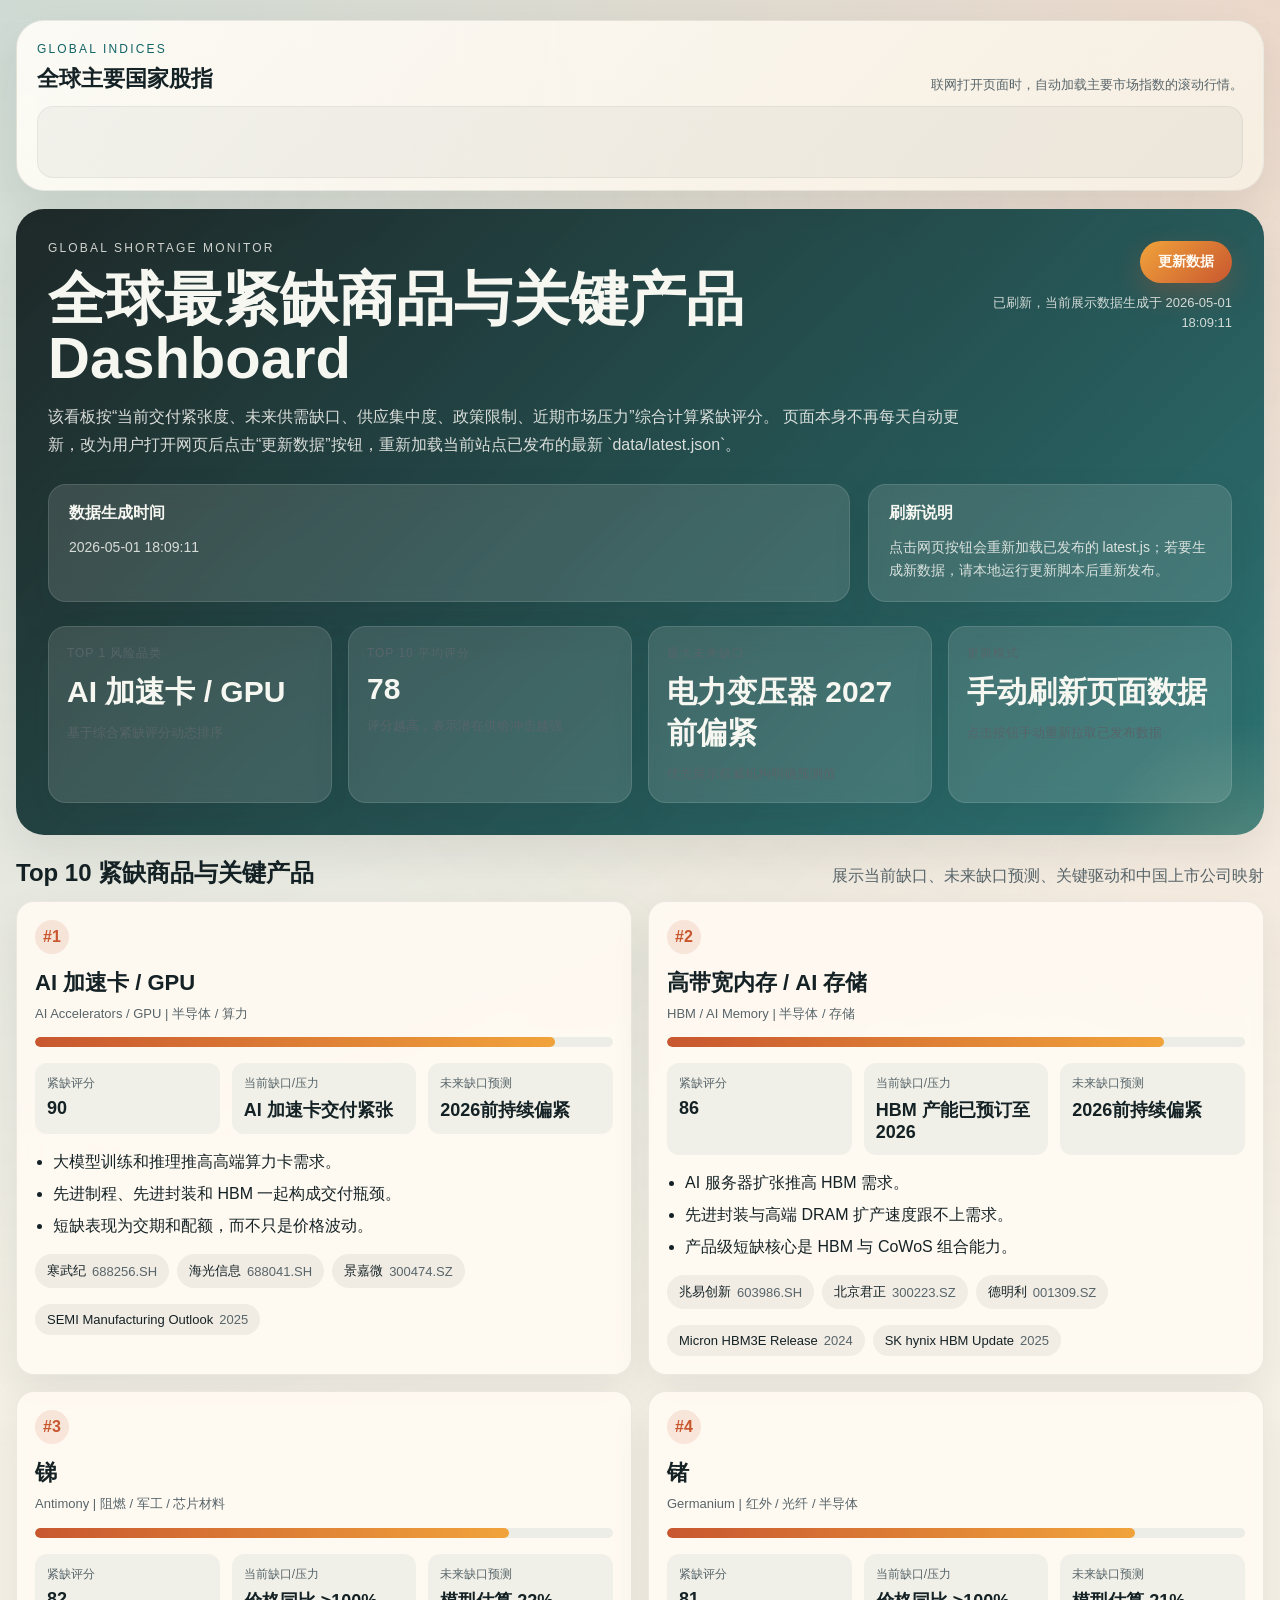
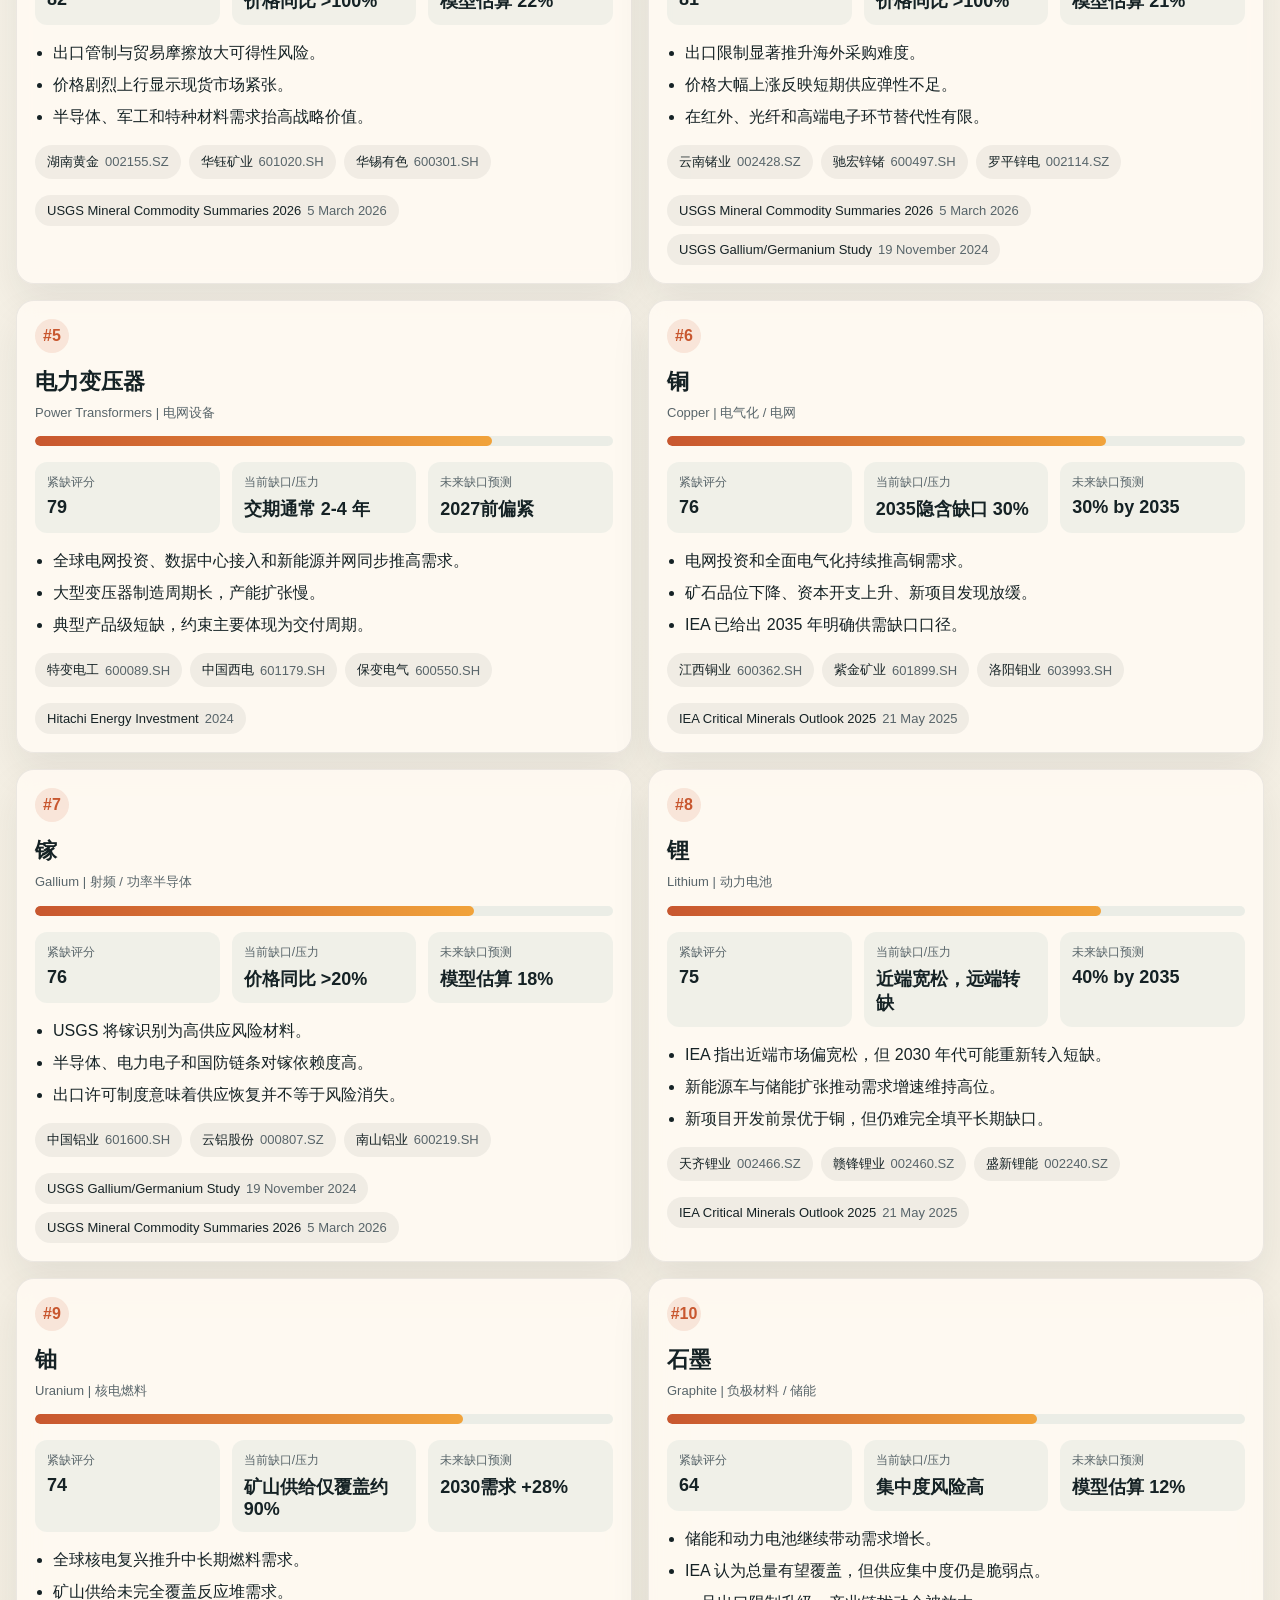
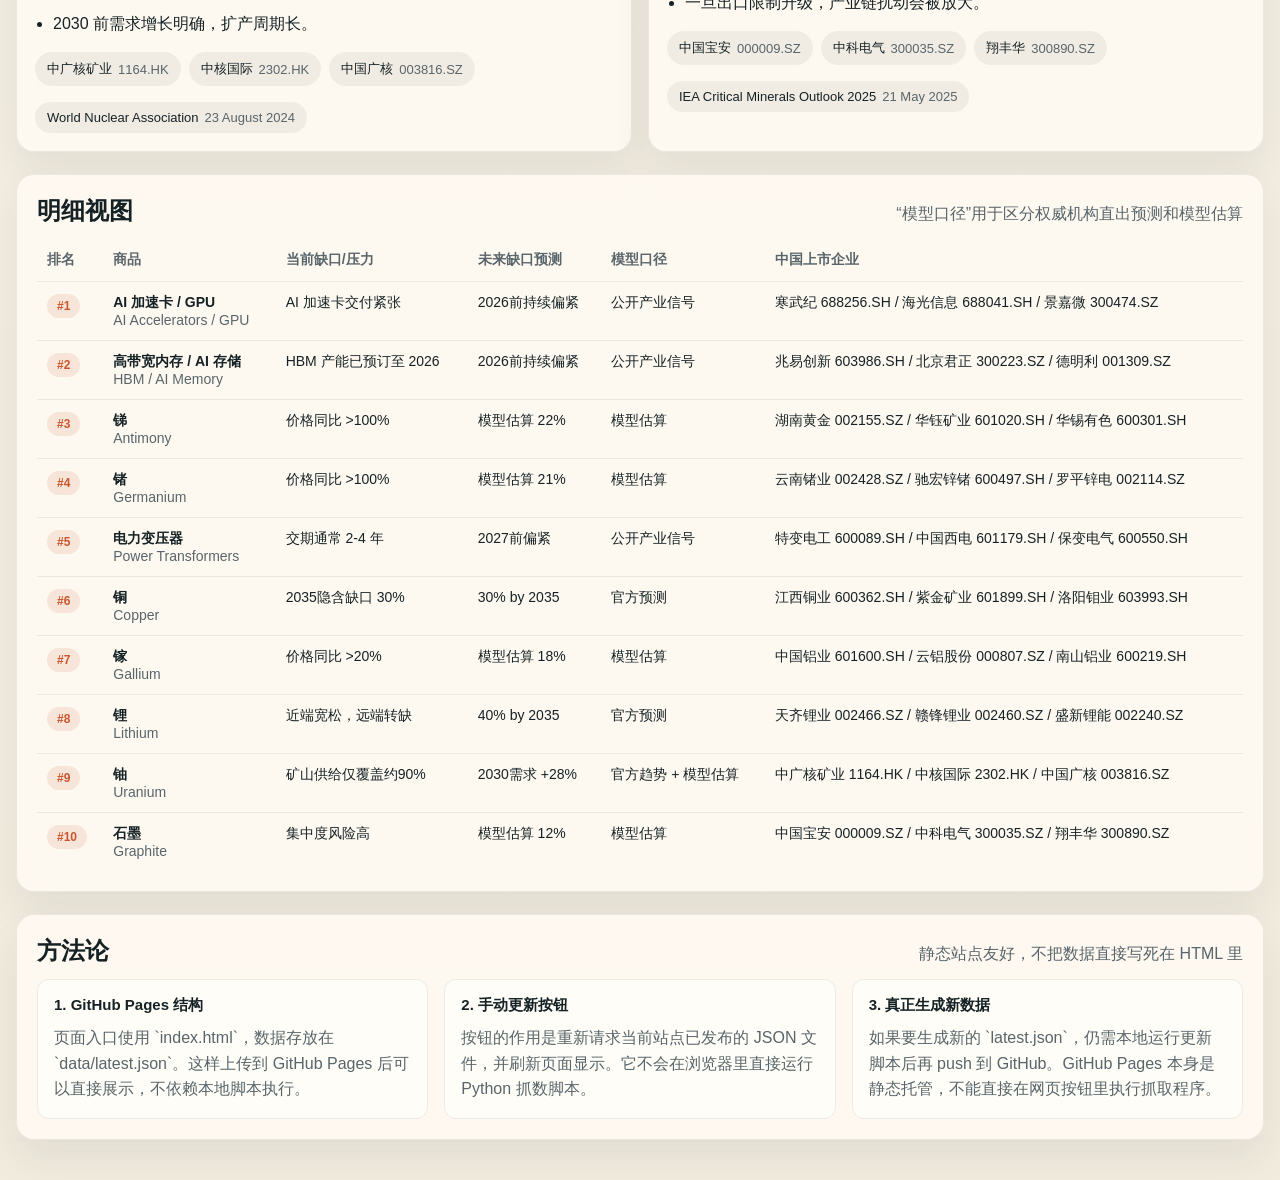
==== index.html @ 10e23637 "Add files via upload" ====
<!DOCTYPE html>
<html lang="zh-CN">
  <head>
    <meta charset="UTF-8">
    <meta name="viewport" content="width=device-width, initial-scale=1.0">
    <title>全球紧缺商品与关键产品 Dashboard</title>
    <link rel="stylesheet" href="assets/styles.css">
  </head>
  <body>
    <div class="shell">
      <section class="ticker-strip">
        <div class="ticker-header">
          <div>
            <span class="ticker-label">Global Indices</span>
            <h2>全球主要国家股指</h2>
          </div>
          <p>联网打开页面时，自动加载主要市场指数的滚动行情。</p>
        </div>
        <div class="ticker-widget-shell">
          <div class="tradingview-widget-container">
            <div class="tradingview-widget-container__widget"></div>
            <script type="text/javascript" src="https://s3.tradingview.com/external-embedding/embed-widget-ticker-tape.js" async>
              {
                "symbols": [
                  { "proName": "SP:SPX", "title": "美国 S&P 500" },
                  { "proName": "DJ:DJI", "title": "美国 Dow Jones" },
                  { "proName": "NASDAQ:IXIC", "title": "美国 Nasdaq" },
                  { "proName": "TSX:TSX", "title": "加拿大 TSX" },
                  { "proName": "TVC:UKX", "title": "英国 FTSE 100" },
                  { "proName": "XETR:DAX", "title": "德国 DAX" },
                  { "proName": "TVC:CAC40", "title": "法国 CAC 40" },
                  { "proName": "OSE:NK2251!", "title": "日本 Nikkei 225" },
                  { "proName": "TVC:HSI", "title": "中国香港恒生" },
                  { "proName": "SSE:000001", "title": "中国上证综指" },
                  { "proName": "SZSE:399001", "title": "中国深证成指" },
                  { "proName": "INDEX:KSI", "title": "韩国 KOSPI" },
                  { "proName": "BSE:SENSEX", "title": "印度 Sensex" },
                  { "proName": "ASX:XJO", "title": "澳大利亚 ASX 200" }
                ],
                "showSymbolLogo": false,
                "isTransparent": true,
                "displayMode": "adaptive",
                "colorTheme": "light",
                "locale": "zh_CN"
              }
            </script>
          </div>
        </div>
      </section>

      <section class="hero">
        <div class="hero-topbar">
          <div>
            <div class="eyebrow">Global Shortage Monitor</div>
            <h1>全球最紧缺商品与关键产品 Dashboard</h1>
          </div>
          <div class="hero-actions">
            <button id="refresh-button" class="refresh-button" type="button">更新数据</button>
            <div id="refresh-status" class="refresh-status">等待加载数据</div>
          </div>
        </div>
        <p>
          该看板按“当前交付紧张度、未来供需缺口、供应集中度、政策限制、近期市场压力”综合计算紧缺评分。
          页面本身不再每天自动更新，改为用户打开网页后点击“更新数据”按钮，重新加载当前站点已发布的最新 `data/latest.json`。
        </p>

        <div class="hero-grid">
          <div class="hero-panel">
            <h3>数据生成时间</h3>
            <p id="run-date">加载中...</p>
          </div>
          <div class="hero-panel">
            <h3>刷新说明</h3>
            <p id="source-note">加载中...</p>
          </div>
        </div>

        <div class="stats">
          <div class="stat hero-panel">
            <span class="label">Top 1 风险品类</span>
            <span class="value" id="top-risk">--</span>
            <span class="sub">基于综合紧缺评分动态排序</span>
          </div>
          <div class="stat hero-panel">
            <span class="label">Top 10 平均评分</span>
            <span class="value" id="avg-score">--</span>
            <span class="sub">评分越高，表示潜在供给冲击越强</span>
          </div>
          <div class="stat hero-panel">
            <span class="label">最大未来缺口</span>
            <span class="value" id="future-gap">--</span>
            <span class="sub">优先展示权威机构明确预测值</span>
          </div>
          <div class="stat hero-panel">
            <span class="label">更新模式</span>
            <span class="value" id="update-mode">--</span>
            <span class="sub">点击按钮手动重新拉取已发布数据</span>
          </div>
        </div>
      </section>

      <section class="section">
        <div class="section-header">
          <h2>Top 10 紧缺商品与关键产品</h2>
          <p>展示当前缺口、未来缺口预测、关键驱动和中国上市公司映射</p>
        </div>
        <div id="ranking-grid" class="ranking-grid"></div>
      </section>

      <section class="section">
        <div class="table-card">
          <div class="section-header">
            <h2>明细视图</h2>
            <p>“模型口径”用于区分权威机构直出预测和模型估算</p>
          </div>
          <table>
            <thead>
              <tr>
                <th>排名</th>
                <th>商品</th>
                <th>当前缺口/压力</th>
                <th>未来缺口预测</th>
                <th>模型口径</th>
                <th>中国上市企业</th>
              </tr>
            </thead>
            <tbody id="detail-table-body"></tbody>
          </table>
        </div>
      </section>

      <section class="section">
        <div class="method-card">
          <div class="section-header">
            <h2>方法论</h2>
            <p>静态站点友好，不把数据直接写死在 HTML 里</p>
          </div>
          <div class="method-grid">
            <div class="method-block">
              <h4>1. GitHub Pages 结构</h4>
              <p>页面入口使用 `index.html`，数据存放在 `data/latest.json`。这样上传到 GitHub Pages 后可以直接展示，不依赖本地脚本执行。</p>
            </div>
            <div class="method-block">
              <h4>2. 手动更新按钮</h4>
              <p>按钮的作用是重新请求当前站点已发布的 JSON 文件，并刷新页面显示。它不会在浏览器里直接运行 Python 抓数脚本。</p>
            </div>
            <div class="method-block">
              <h4>3. 真正生成新数据</h4>
              <p>如果要生成新的 `latest.json`，仍需本地运行更新脚本后再 push 到 GitHub。GitHub Pages 本身是静态托管，不能直接在网页按钮里执行抓取程序。</p>
            </div>
          </div>
        </div>
      </section>
    </div>

    <script src="assets/app.js"></script>
  </body>
</html>
---- assets/styles.css ----
:root {
  --bg: #f5efe3;
  --surface: rgba(255, 250, 242, 0.9);
  --surface-strong: #fffdf7;
  --surface-dark: #162020;
  --text: #152225;
  --muted: #58656a;
  --accent: #c8572f;
  --accent-soft: rgba(200, 87, 47, 0.12);
  --accent-alt: #116466;
  --border: rgba(21, 34, 37, 0.08);
  --shadow: 0 18px 40px rgba(21, 34, 37, 0.08);
  --radius-lg: 28px;
  --radius-md: 18px;
  --radius-sm: 12px;
}

* {
  box-sizing: border-box;
}

html,
body {
  margin: 0;
  padding: 0;
  font-family: "Segoe UI", "PingFang SC", "Noto Sans SC", sans-serif;
  color: var(--text);
  background:
    radial-gradient(circle at top left, rgba(17, 100, 102, 0.18), transparent 32%),
    radial-gradient(circle at top right, rgba(200, 87, 47, 0.16), transparent 28%),
    linear-gradient(180deg, #f8f4eb 0%, #f2ecdf 100%);
}

body {
  min-height: 100vh;
}

.shell {
  width: min(1440px, calc(100vw - 32px));
  margin: 20px auto 40px;
}

.ticker-strip {
  margin-bottom: 18px;
  padding: 18px 20px 12px;
  border-radius: var(--radius-lg);
  background: linear-gradient(135deg, rgba(255, 253, 247, 0.92), rgba(247, 240, 227, 0.92));
  border: 1px solid var(--border);
  box-shadow: var(--shadow);
}

.ticker-header {
  display: flex;
  align-items: end;
  justify-content: space-between;
  gap: 20px;
  margin-bottom: 12px;
}

.ticker-label {
  display: inline-block;
  font-size: 12px;
  letter-spacing: 0.18em;
  text-transform: uppercase;
  color: var(--accent-alt);
  margin-bottom: 8px;
}

.ticker-header h2 {
  margin: 0;
  font-size: 22px;
}

.ticker-header p {
  margin: 0;
  max-width: 420px;
  color: var(--muted);
  line-height: 1.5;
  font-size: 13px;
}

.ticker-widget-shell {
  border-radius: 16px;
  overflow: hidden;
  background: rgba(21, 34, 37, 0.04);
  border: 1px solid rgba(21, 34, 37, 0.06);
  min-height: 72px;
}

.tradingview-widget-container {
  width: 100%;
}

.hero {
  padding: 32px;
  border-radius: var(--radius-lg);
  background:
    linear-gradient(135deg, rgba(22, 32, 32, 0.96), rgba(17, 100, 102, 0.88)),
    linear-gradient(135deg, rgba(255, 255, 255, 0.08), rgba(255, 255, 255, 0));
  color: #f7f7f2;
  box-shadow: var(--shadow);
  position: relative;
  overflow: hidden;
}

.hero::after {
  content: "";
  position: absolute;
  inset: auto -12% -35% auto;
  width: 340px;
  height: 340px;
  background: radial-gradient(circle, rgba(255, 222, 164, 0.22), transparent 68%);
  pointer-events: none;
}

.eyebrow {
  letter-spacing: 0.18em;
  text-transform: uppercase;
  font-size: 12px;
  opacity: 0.82;
  margin-bottom: 14px;
}

.hero h1 {
  margin: 0;
  font-size: clamp(34px, 5vw, 58px);
  line-height: 1.02;
  max-width: 920px;
}

.hero p {
  max-width: 920px;
  margin: 16px 0 0;
  color: rgba(247, 247, 242, 0.86);
  line-height: 1.7;
}

.hero-grid {
  display: grid;
  grid-template-columns: 2.2fr 1fr;
  gap: 18px;
  margin-top: 26px;
}

.hero-panel,
.card,
.table-card,
.method-card,
.footer-note {
  background: var(--surface);
  border: 1px solid var(--border);
  border-radius: var(--radius-md);
  box-shadow: var(--shadow);
  backdrop-filter: blur(10px);
}

.hero-panel {
  padding: 18px 20px;
  background: rgba(255, 250, 242, 0.12);
  border-color: rgba(255, 255, 255, 0.12);
}

.hero-panel h3,
.card h3,
.table-card h3,
.method-card h3 {
  margin: 0 0 12px;
  font-size: 16px;
}

.hero-panel p {
  margin: 0;
  font-size: 14px;
  color: rgba(247, 247, 242, 0.84);
}

.stats {
  display: grid;
  grid-template-columns: repeat(4, minmax(0, 1fr));
  gap: 16px;
  margin-top: 24px;
}

.stat {
  padding: 18px;
}

.stat .label {
  display: block;
  font-size: 12px;
  letter-spacing: 0.08em;
  text-transform: uppercase;
  color: var(--muted);
}

.stat .value {
  display: block;
  font-size: 30px;
  font-weight: 700;
  margin-top: 10px;
}

.stat .sub {
  display: block;
  margin-top: 10px;
  color: var(--muted);
  line-height: 1.5;
  font-size: 13px;
}

.section {
  margin-top: 22px;
}

.section-header {
  display: flex;
  align-items: baseline;
  justify-content: space-between;
  gap: 20px;
  margin-bottom: 12px;
}

.section-header h2 {
  margin: 0;
  font-size: 24px;
}

.section-header p {
  margin: 0;
  color: var(--muted);
}

.ranking-grid {
  display: grid;
  grid-template-columns: repeat(2, minmax(0, 1fr));
  gap: 16px;
}

.card {
  padding: 18px;
}

.rank {
  display: inline-flex;
  align-items: center;
  justify-content: center;
  width: 34px;
  height: 34px;
  border-radius: 999px;
  background: var(--accent-soft);
  color: var(--accent);
  font-weight: 700;
}

.commodity-name {
  font-size: 22px;
  font-weight: 700;
  margin: 14px 0 6px;
}

.commodity-meta {
  color: var(--muted);
  font-size: 13px;
  line-height: 1.5;
}

.score-bar {
  margin-top: 14px;
  border-radius: 999px;
  background: rgba(17, 100, 102, 0.08);
  overflow: hidden;
  height: 10px;
}

.score-fill {
  height: 100%;
  border-radius: 999px;
  background: linear-gradient(90deg, var(--accent) 0%, #f1a33b 100%);
}

.metrics {
  display: grid;
  grid-template-columns: repeat(3, minmax(0, 1fr));
  gap: 12px;
  margin-top: 16px;
}

.metric {
  padding: 12px;
  border-radius: var(--radius-sm);
  background: rgba(17, 100, 102, 0.06);
}

.metric .key {
  display: block;
  font-size: 12px;
  color: var(--muted);
}

.metric .val {
  display: block;
  margin-top: 6px;
  font-size: 18px;
  font-weight: 700;
}

.bullets {
  margin: 16px 0 0;
  padding-left: 18px;
  color: var(--text);
}

.bullets li {
  margin: 8px 0;
  line-height: 1.5;
}

.company-list,
.source-list {
  display: flex;
  flex-wrap: wrap;
  gap: 8px;
  margin-top: 16px;
}

.pill {
  display: inline-flex;
  gap: 6px;
  align-items: center;
  padding: 8px 12px;
  border-radius: 999px;
  background: rgba(21, 34, 37, 0.06);
  color: var(--text);
  text-decoration: none;
  font-size: 13px;
}

.pill span {
  color: var(--muted);
}

.table-card,
.method-card,
.footer-note {
  padding: 20px;
}

table {
  width: 100%;
  border-collapse: collapse;
}

th,
td {
  text-align: left;
  padding: 12px 10px;
  border-bottom: 1px solid rgba(21, 34, 37, 0.08);
  vertical-align: top;
  font-size: 14px;
}

th {
  color: var(--muted);
  font-weight: 600;
}

tbody tr:last-child td {
  border-bottom: none;
}

.chip {
  display: inline-flex;
  align-items: center;
  padding: 5px 10px;
  border-radius: 999px;
  background: rgba(200, 87, 47, 0.12);
  color: var(--accent);
  font-size: 12px;
  font-weight: 600;
}

.muted {
  color: var(--muted);
}

.method-grid {
  display: grid;
  grid-template-columns: repeat(3, minmax(0, 1fr));
  gap: 16px;
}

.method-block {
  padding: 16px;
  background: var(--surface-strong);
  border-radius: var(--radius-sm);
  border: 1px solid var(--border);
}

.method-block h4 {
  margin: 0 0 10px;
  font-size: 15px;
}

.method-block p,
.footer-note p {
  margin: 0;
  color: var(--muted);
  line-height: 1.6;
}

.footer-note {
  margin-top: 20px;
}

@media (max-width: 1100px) {
  .hero-grid,
  .ranking-grid,
  .method-grid {
    grid-template-columns: 1fr;
  }

  .stats,
  .metrics {
    grid-template-columns: repeat(2, minmax(0, 1fr));
  }
}

@media (max-width: 720px) {
  .shell {
    width: min(100vw - 20px, 100%);
    margin: 10px auto 24px;
  }

  .hero,
  .card,
  .table-card,
  .method-card,
  .footer-note,
  .ticker-strip {
    padding: 16px;
  }

  .hero h1 {
    font-size: 34px;
  }

  .stats,
  .metrics {
    grid-template-columns: 1fr;
  }

  .section-header {
    flex-direction: column;
    align-items: flex-start;
  }

  .ticker-header {
    flex-direction: column;
    align-items: flex-start;
  }

  th,
  td {
    padding: 10px 8px;
    font-size: 13px;
  }
}

.hero-topbar {
  display: flex;
  align-items: flex-start;
  justify-content: space-between;
  gap: 20px;
}

.hero-actions {
  display: flex;
  flex-direction: column;
  align-items: flex-end;
  gap: 10px;
  min-width: 220px;
}

.refresh-button {
  appearance: none;
  border: none;
  border-radius: 999px;
  background: linear-gradient(135deg, #f1a33b 0%, #c8572f 100%);
  color: #fffaf2;
  padding: 12px 18px;
  font-size: 14px;
  font-weight: 700;
  cursor: pointer;
  box-shadow: 0 12px 28px rgba(200, 87, 47, 0.28);
}

.refresh-button:disabled {
  opacity: 0.65;
  cursor: wait;
}

.refresh-status {
  text-align: right;
  color: rgba(247, 247, 242, 0.82);
  font-size: 13px;
  line-height: 1.5;
}

@media (max-width: 720px) {
  .hero-topbar,
  .hero-actions {
    flex-direction: column;
    align-items: flex-start;
  }

  .refresh-status {
    text-align: left;
  }
}
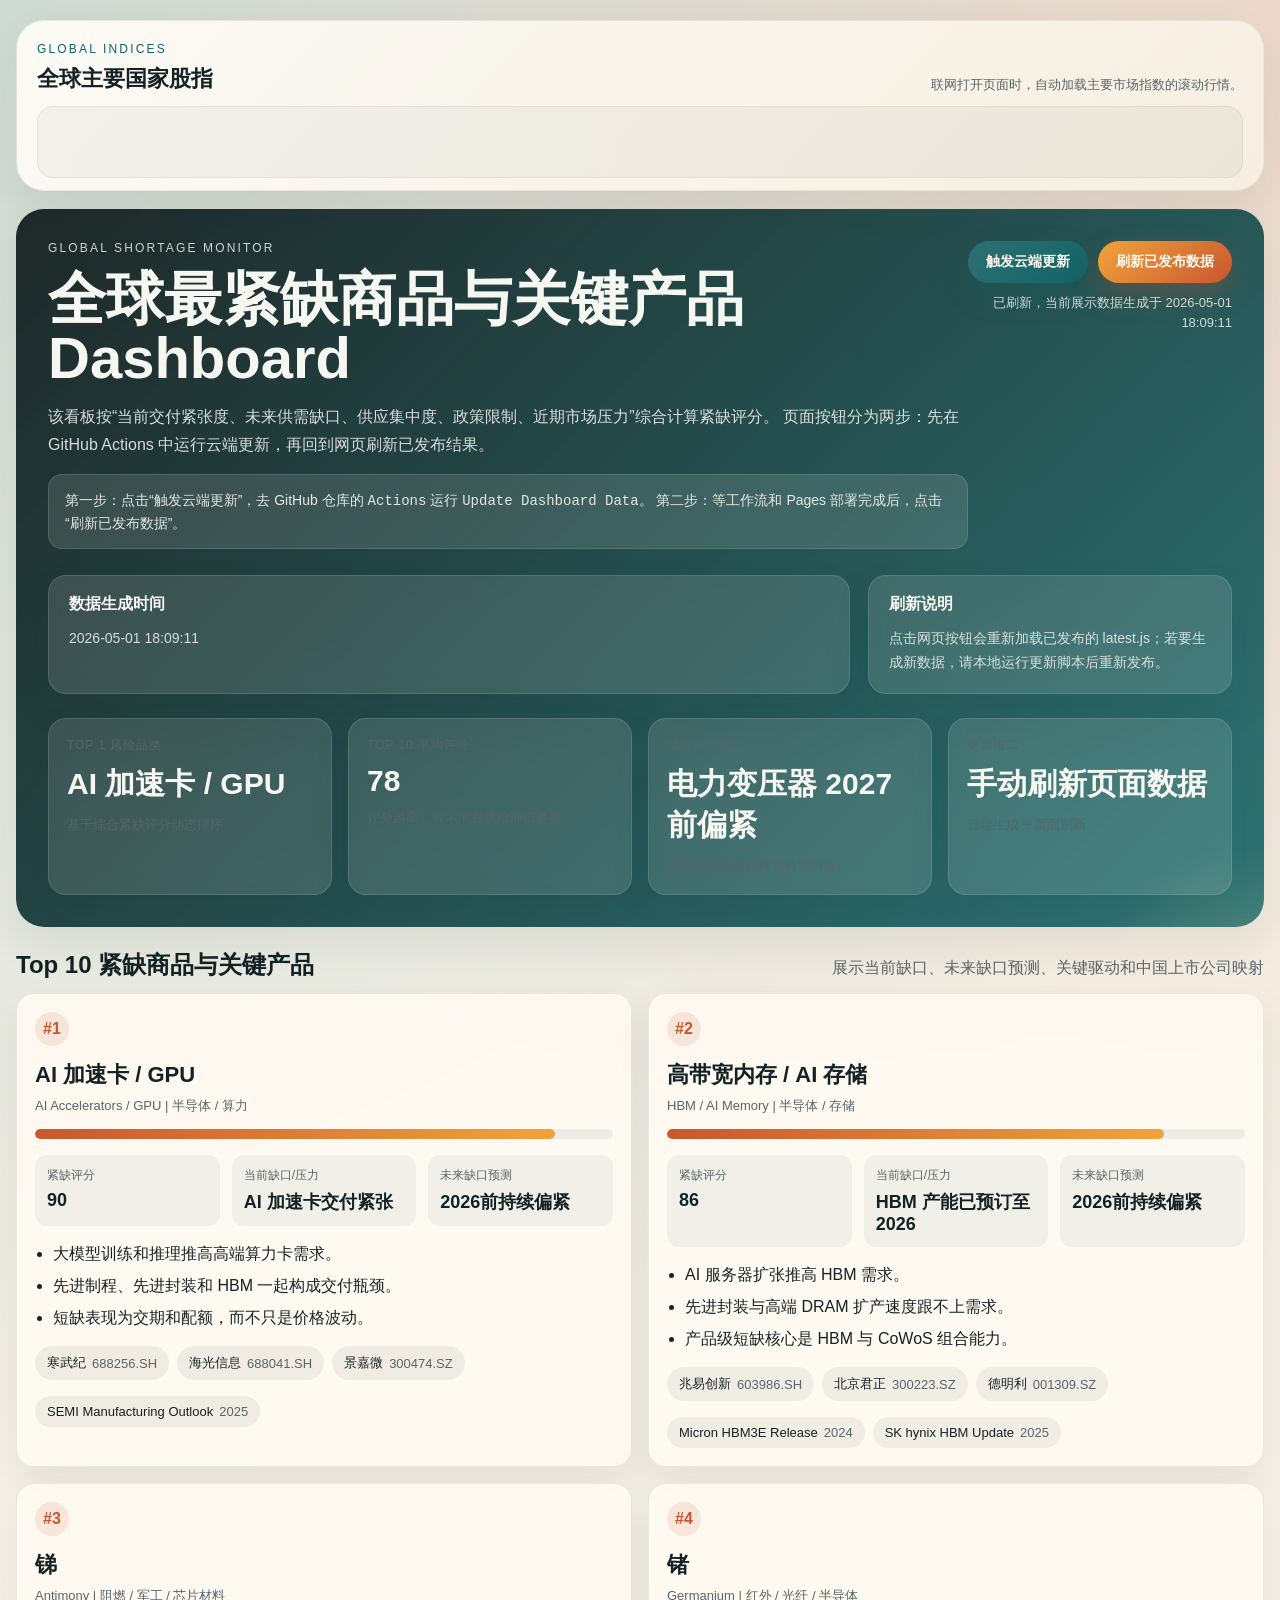
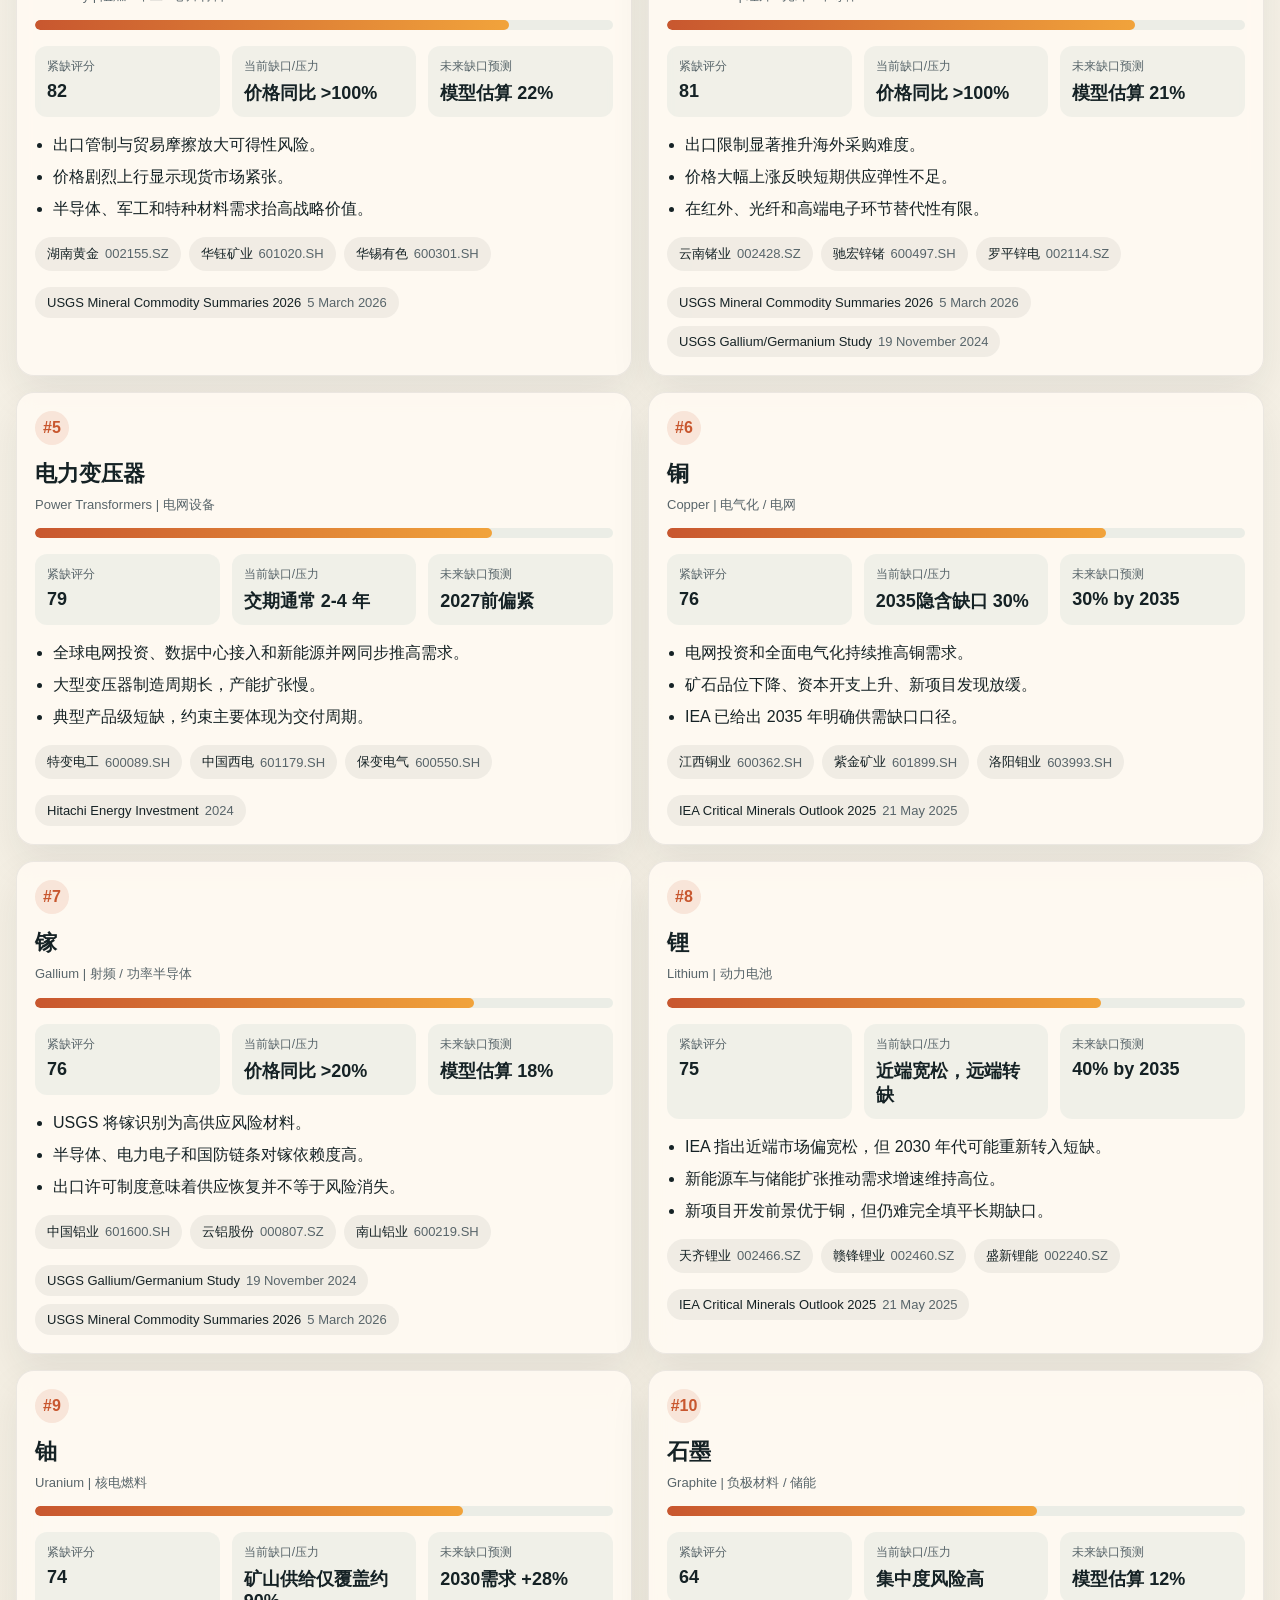
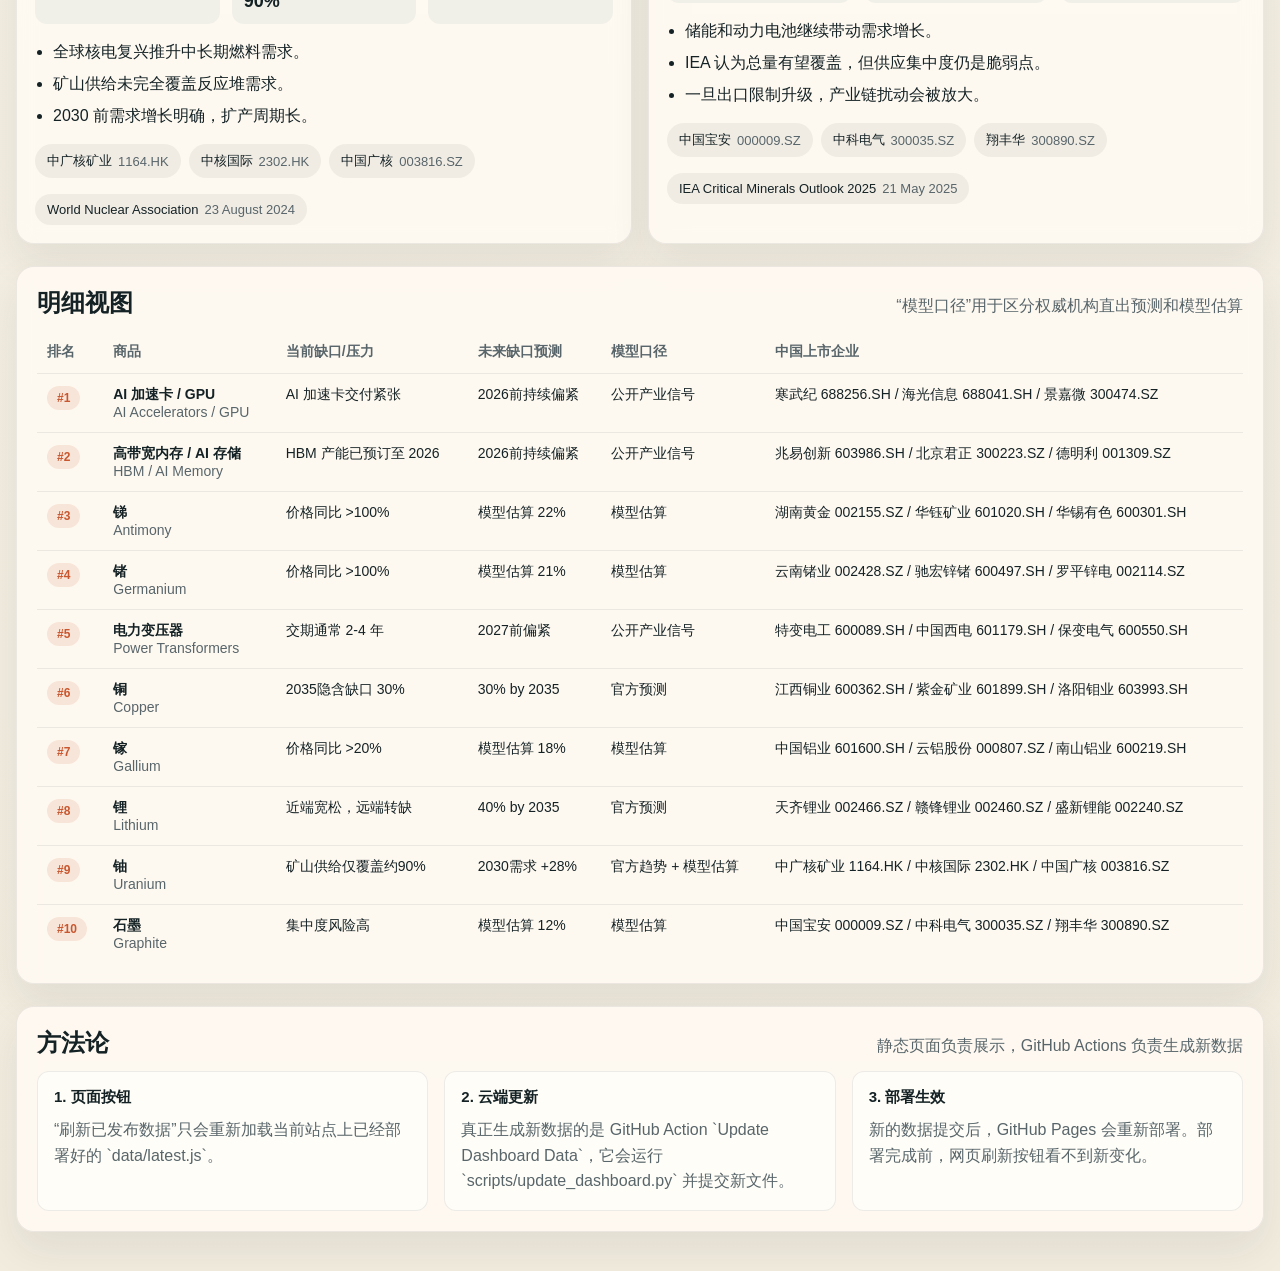
==== commit 4c69b56b: "Add files via upload" ====
--- a/index.html
+++ b/index.html
@@ -55,14 +55,21 @@
             <h1>全球最紧缺商品与关键产品 Dashboard</h1>
           </div>
           <div class="hero-actions">
-            <button id="refresh-button" class="refresh-button" type="button">更新数据</button>
+            <div class="button-row">
+              <button id="trigger-update-button" class="refresh-button secondary-button" type="button">触发云端更新</button>
+              <button id="refresh-button" class="refresh-button" type="button">刷新已发布数据</button>
+            </div>
             <div id="refresh-status" class="refresh-status">等待加载数据</div>
           </div>
         </div>
         <p>
           该看板按“当前交付紧张度、未来供需缺口、供应集中度、政策限制、近期市场压力”综合计算紧缺评分。
-          页面本身不再每天自动更新，改为用户打开网页后点击“更新数据”按钮，重新加载当前站点已发布的最新 `data/latest.json`。
+          页面按钮分为两步：先在 GitHub Actions 中运行云端更新，再回到网页刷新已发布结果。
         </p>
+        <div class="hero-note">
+          第一步：点击“触发云端更新”，去 GitHub 仓库的 <code>Actions</code> 运行 <code>Update Dashboard Data</code>。
+          第二步：等工作流和 Pages 部署完成后，点击“刷新已发布数据”。
+        </div>
 
         <div class="hero-grid">
           <div class="hero-panel">
@@ -94,7 +101,7 @@
           <div class="stat hero-panel">
             <span class="label">更新模式</span>
             <span class="value" id="update-mode">--</span>
-            <span class="sub">点击按钮手动重新拉取已发布数据</span>
+            <span class="sub">云端生成 + 页面刷新</span>
           </div>
         </div>
       </section>
@@ -133,20 +140,20 @@
         <div class="method-card">
           <div class="section-header">
             <h2>方法论</h2>
-            <p>静态站点友好，不把数据直接写死在 HTML 里</p>
+            <p>静态页面负责展示，GitHub Actions 负责生成新数据</p>
           </div>
           <div class="method-grid">
             <div class="method-block">
-              <h4>1. GitHub Pages 结构</h4>
-              <p>页面入口使用 `index.html`，数据存放在 `data/latest.json`。这样上传到 GitHub Pages 后可以直接展示，不依赖本地脚本执行。</p>
+              <h4>1. 页面按钮</h4>
+              <p>“刷新已发布数据”只会重新加载当前站点上已经部署好的 `data/latest.js`。</p>
             </div>
             <div class="method-block">
-              <h4>2. 手动更新按钮</h4>
-              <p>按钮的作用是重新请求当前站点已发布的 JSON 文件，并刷新页面显示。它不会在浏览器里直接运行 Python 抓数脚本。</p>
+              <h4>2. 云端更新</h4>
+              <p>真正生成新数据的是 GitHub Action `Update Dashboard Data`，它会运行 `scripts/update_dashboard.py` 并提交新文件。</p>
             </div>
             <div class="method-block">
-              <h4>3. 真正生成新数据</h4>
-              <p>如果要生成新的 `latest.json`，仍需本地运行更新脚本后再 push 到 GitHub。GitHub Pages 本身是静态托管，不能直接在网页按钮里执行抓取程序。</p>
+              <h4>3. 部署生效</h4>
+              <p>新的数据提交后，GitHub Pages 会重新部署。部署完成前，网页刷新按钮看不到新变化。</p>
             </div>
           </div>
         </div>
--- a/assets/styles.css
+++ b/assets/styles.css
@@ -517,3 +517,33 @@
     text-align: left;
   }
 }
+
+.hero-note {
+  margin-top: 16px;
+  max-width: 920px;
+  padding: 14px 16px;
+  border-radius: 14px;
+  background: rgba(255, 250, 242, 0.12);
+  border: 1px solid rgba(255, 255, 255, 0.12);
+  color: rgba(247, 247, 242, 0.9);
+  line-height: 1.6;
+  font-size: 14px;
+}
+
+.button-row {
+  display: flex;
+  gap: 10px;
+  flex-wrap: wrap;
+  justify-content: flex-end;
+}
+
+.secondary-button {
+  background: linear-gradient(135deg, #2e6f72 0%, #116466 100%);
+  box-shadow: 0 12px 28px rgba(17, 100, 102, 0.22);
+}
+
+@media (max-width: 720px) {
+  .button-row {
+    justify-content: flex-start;
+  }
+}
